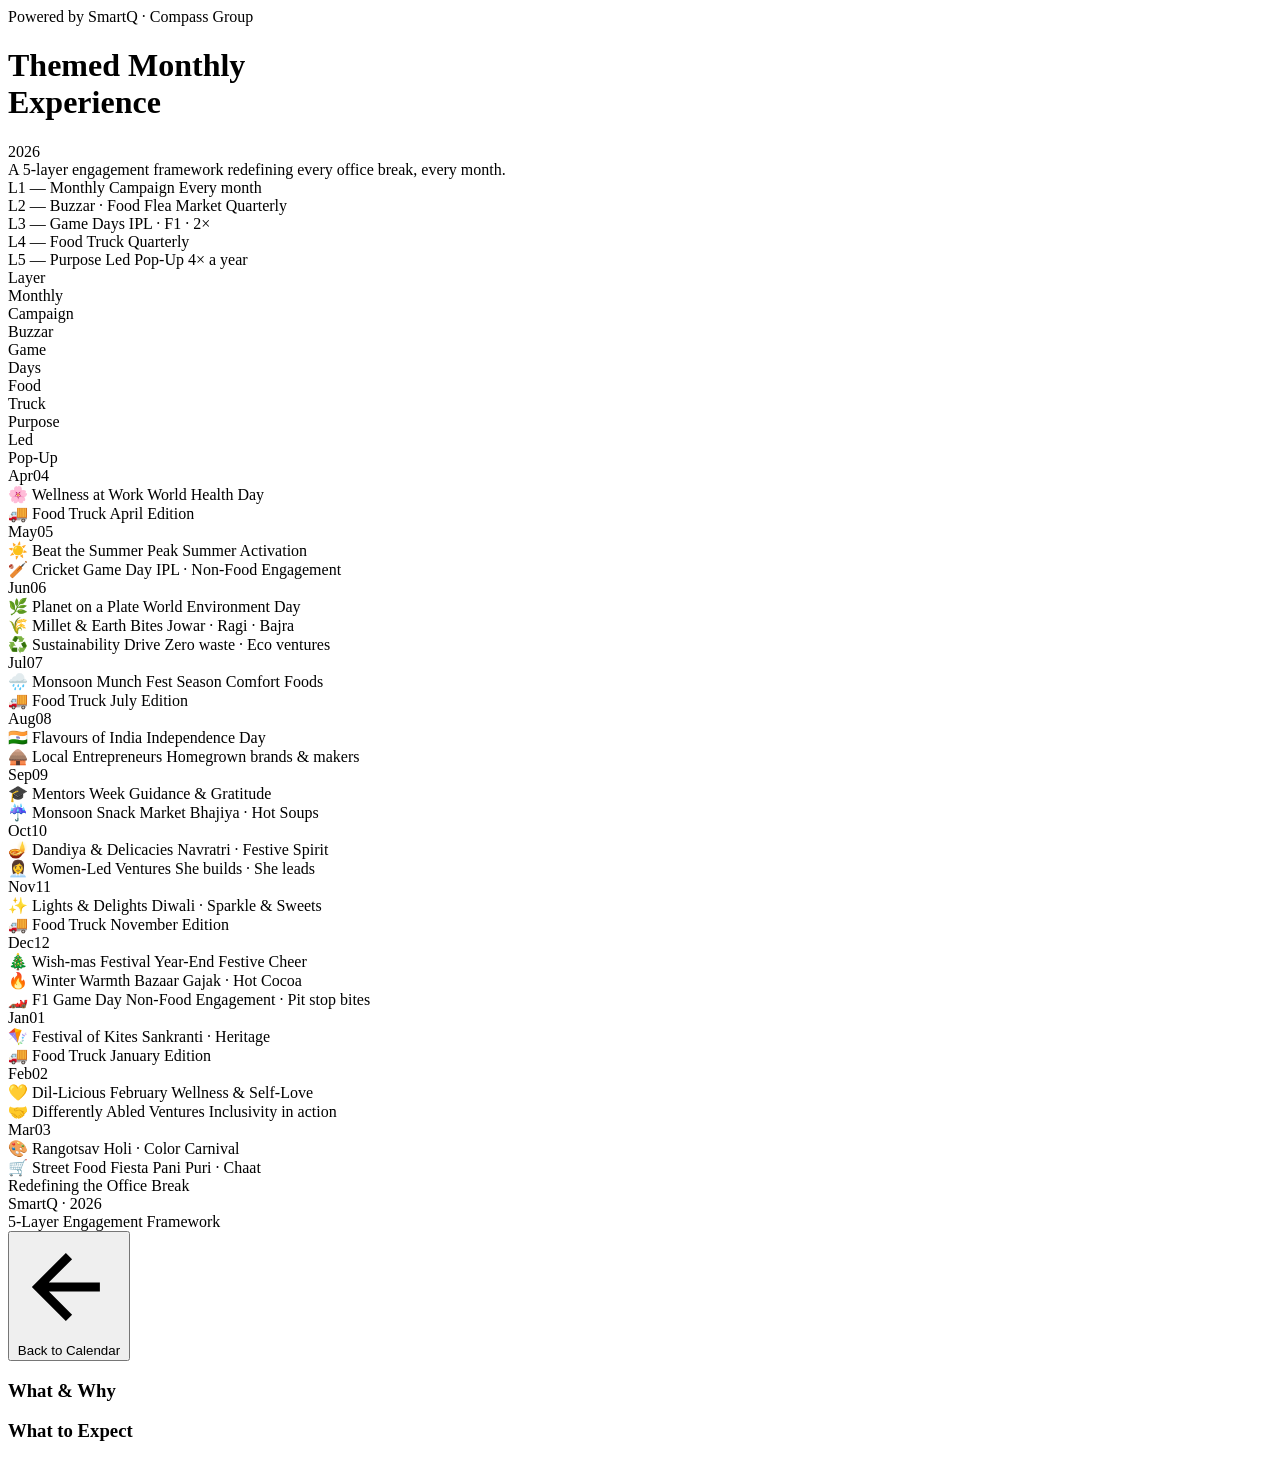
==== index.html @ 1335fa16 "Add files via upload" ====
<!DOCTYPE html>
<html lang="en">
<head>
  <meta charset="UTF-8">
  <meta name="viewport" content="width=device-width, initial-scale=1.0">
  <title>SmartQ 2026 — Experience Calendar</title>
  <link href="https://fonts.googleapis.com/css2?family=Playfair+Display:ital,wght@0,700;0,900;1,700&family=DM+Sans:wght@300;400;500;600&family=DM+Mono:wght@400;500&display=swap" rel="stylesheet">
  <link rel="stylesheet" href="styles.css">
</head>
<body>

<div id="view-calendar">
  <div class="accent-strip">
    <div style="background:var(--campaign)"></div><div style="background:var(--buzzar)"></div>
    <div style="background:var(--gameday)"></div><div style="background:var(--truck)"></div>
    <div style="background:var(--purpose)"></div>
  </div>
  <header>
    <div>
      <div class="eyebrow">Powered by SmartQ · Compass Group</div>
      <h1>Themed Monthly<br><span>Experience</span></h1>
    </div>
    <div>
      <div class="year-badge">2026</div>
      <div class="tagline">A 5-layer engagement framework redefining every office break, every month.</div>
    </div>
  </header>
  <div class="legend">
    <div class="legend-item"><div class="ldot" style="background:var(--campaign)"></div>L1 — Monthly Campaign <span class="lsub">Every month</span></div>
    <div class="legend-item"><div class="ldot" style="background:var(--buzzar)"></div>L2 — Buzzar · Food Flea Market <span class="lsub">Quarterly</span></div>
    <div class="legend-item"><div class="ldot" style="background:var(--gameday)"></div>L3 — Game Days <span class="lsub">IPL · F1 · 2×</span></div>
    <div class="legend-item"><div class="ldot" style="background:var(--truck)"></div>L4 — Food Truck <span class="lsub">Quarterly</span></div>
    <div class="legend-item"><div class="ldot" style="background:var(--purpose)"></div>L5 — Purpose Led Pop-Up <span class="lsub">4× a year</span></div>
  </div>
  <div class="calendar">
    <div class="grid-outer">
      <div class="label-col" id="labelCol">
        <div class="lbl lbl-hdr">Layer</div>
        <div class="lbl lbl-r1" data-layer="Monthly Campaign" data-color="#F5A623" data-desc="Every month has a themed campaign tied to a cultural moment, season or occasion — shaping the entire cafeteria menu, décor and energy for that month.">Monthly<br>Campaign</div>
        <div class="lbl lbl-r2" data-layer="Buzzar" data-color="#E8534A" data-desc="A quarterly food flea market inside the office — multiple vendors, artisan products and discovery-led eating. Think pop-up market meets cafeteria.">Buzzar</div>
        <div class="lbl lbl-r3" data-layer="Game Days" data-color="#3DB87A" data-desc="2 times a year, the cafeteria transforms around a major sporting event — themed food, non-food engagement activities and team energy that brings everyone together.">Game<br>Days</div>
        <div class="lbl lbl-r4" data-layer="Food Truck" data-color="#9B59B6" data-desc="A quarterly food truck rolls into the office courtyard, bringing a completely different cuisine experience — fresh, exciting and outside the daily routine.">Food<br>Truck</div>
        <div class="lbl lbl-r5" data-layer="Purpose Led Pop-Up" data-color="#C0397A" data-desc="4 times a year, a curated marketplace gives a platform to purpose-driven entrepreneurs — local makers, women-led ventures, eco brands and differently abled founders.">Purpose<br>Led<br>Pop-Up</div>
      </div>
      <div class="months-grid" id="monthsGrid"></div>
    </div>
  </div>
  <footer>
    <div class="f-mono">Redefining the Office Break</div>
    <div class="f-brand">SmartQ · 2026</div>
    <div class="f-mono">5-Layer Engagement Framework</div>
  </footer>
</div>

<div id="view-detail">
  <div class="detail-topbar" id="dTopbar"><span></span><span></span><span></span><span></span><span></span></div>
  <div class="detail-nav">
    <button class="back-btn" id="backBtn">
      <svg viewBox="0 0 24 24" fill="none" stroke="currentColor" stroke-width="2"><path d="M19 12H5M12 5l-7 7 7 7"/></svg>
      Back to Calendar
    </button>
    <span class="detail-bc" id="dBc"></span>
  </div>
  <div class="detail-hero">
    <div class="detail-badge" id="dBadge"></div>
    <div class="detail-emoji" id="dEmoji"></div>
    <div class="detail-title" id="dTitle"></div>
    <div class="detail-sub" id="dSub"></div>
  </div>
  <div class="detail-body">
    <div class="dsec">
      <h3>What &amp; Why</h3>
      <p id="dWhat"></p>
      <div class="detail-tags" id="dTags"></div>
    </div>
    <div class="dsec">
      <h3>What to Expect</h3>
      <div class="format-list" id="dFormat"></div>
    </div>
  </div>
</div>

<div id="tip">
  <div class="t-bar" id="tBar"></div>
  <div class="t-head"><span class="t-ico" id="tIco"></span><span class="t-title" id="tTitle"></span></div>
  <div class="t-desc" id="tDesc"></div>
  <div class="t-cta" id="tCta"></div>
</div>

<script src="script.js"></script>
</body>
</html>
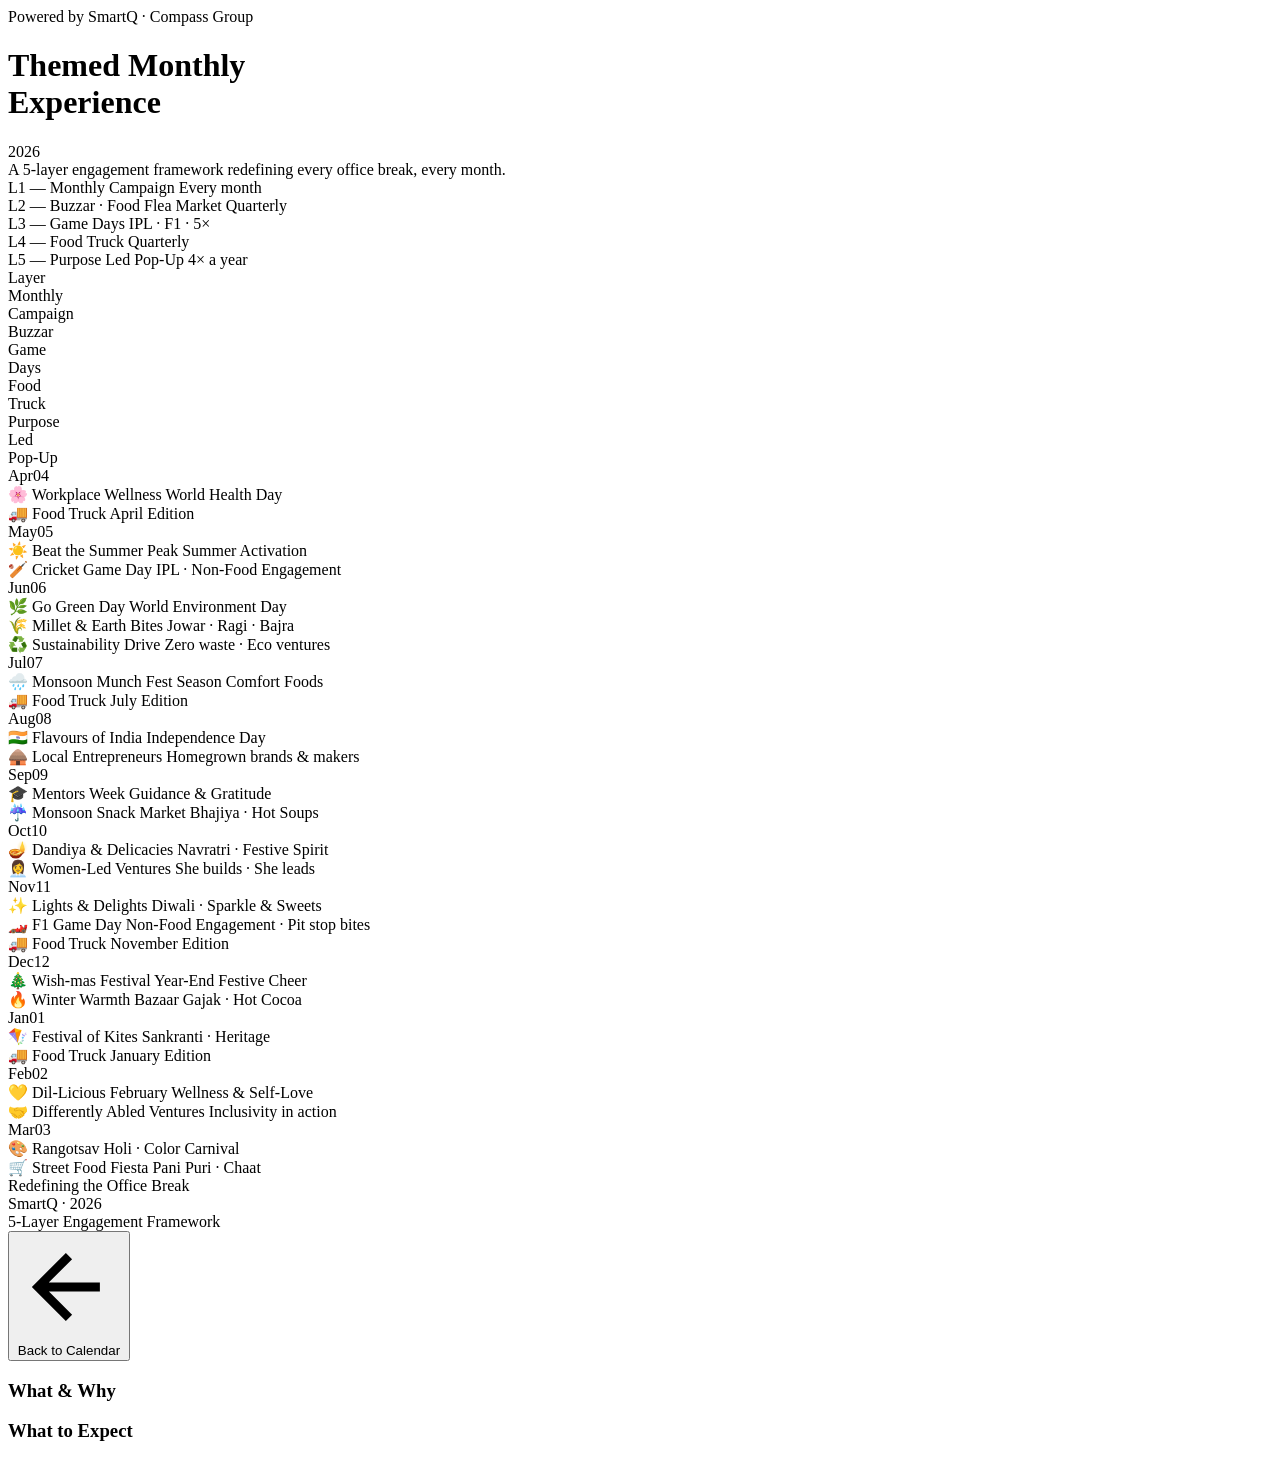
==== commit 97df3200: "Update index.html" ====
--- a/index.html
+++ b/index.html
@@ -9,84 +9,131 @@
 </head>
 <body>
 
-<div id="view-calendar">
-  <div class="accent-strip">
-    <div style="background:var(--campaign)"></div><div style="background:var(--buzzar)"></div>
-    <div style="background:var(--gameday)"></div><div style="background:var(--truck)"></div>
-    <div style="background:var(--purpose)"></div>
+  <!-- ═══════════════════════════════ CALENDAR VIEW ═══════════════════════════ -->
+  <div id="view-calendar">
+    <div class="accent-strip">
+      <div style="background:var(--campaign)"></div>
+      <div style="background:var(--buzzar)"></div>
+      <div style="background:var(--gameday)"></div>
+      <div style="background:var(--truck)"></div>
+      <div style="background:var(--purpose)"></div>
+    </div>
+
+    <header>
+      <div>
+        <div class="eyebrow">Powered by SmartQ · Compass Group</div>
+        <h1>Themed Monthly<br><span>Experience</span></h1>
+      </div>
+      <div>
+        <div class="year-badge">2026</div>
+        <div class="tagline">A 5-layer engagement framework redefining every office break, every month.</div>
+      </div>
+    </header>
+
+    <div class="legend">
+      <div class="legend-item"><div class="ldot" style="background:var(--campaign)"></div>L1 — Monthly Campaign <span class="lsub">Every month</span></div>
+      <div class="legend-item"><div class="ldot" style="background:var(--buzzar)"></div>L2 — Buzzar · Food Flea Market <span class="lsub">Quarterly</span></div>
+      <div class="legend-item"><div class="ldot" style="background:var(--gameday)"></div>L3 — Game Days <span class="lsub">IPL · F1 · 5×</span></div>
+      <div class="legend-item"><div class="ldot" style="background:var(--truck)"></div>L4 — Food Truck <span class="lsub">Quarterly</span></div>
+      <div class="legend-item"><div class="ldot" style="background:var(--purpose)"></div>L5 — Purpose Led Pop-Up <span class="lsub">4× a year</span></div>
+    </div>
+
+    <div class="calendar">
+      <div class="grid-outer">
+
+        <!-- Label Column -->
+        <div class="label-col">
+          <div class="lbl lbl-hdr">Layer</div>
+          <div class="lbl lbl-r1"
+               data-layer="Monthly Campaign"
+               data-color="#F5A623"
+               data-desc="Every month has a themed campaign tied to a cultural moment, season or occasion — shaping the entire cafeteria menu, décor and energy for that month.">
+            Monthly<br>Campaign
+          </div>
+          <div class="lbl lbl-r2"
+               data-layer="Buzzar"
+               data-color="#E8534A"
+               data-desc="A quarterly food flea market inside the office — multiple vendors, artisan products and discovery-led eating. Think pop-up market meets cafeteria.">
+            Buzzar
+          </div>
+          <div class="lbl lbl-r3"
+               data-layer="Game Days"
+               data-color="#3DB87A"
+               data-desc="5 times a year, the cafeteria transforms around a major sporting event — themed food, non-food engagement activities and team energy that brings everyone together.">
+            Game<br>Days
+          </div>
+          <div class="lbl lbl-r4"
+               data-layer="Food Truck"
+               data-color="#9B59B6"
+               data-desc="A quarterly food truck rolls into the office courtyard, bringing a completely different cuisine experience — fresh, exciting and outside the daily routine.">
+            Food<br>Truck
+          </div>
+          <div class="lbl lbl-r5"
+               data-layer="Purpose Led Pop-Up"
+               data-color="#C0397A"
+               data-desc="4 times a year, a curated marketplace gives a platform to purpose-driven entrepreneurs — local makers, women-led ventures, eco brands and differently abled founders.">
+            Purpose<br>Led<br>Pop-Up
+          </div>
+        </div>
+
+        <!-- Month Columns — built by script.js -->
+        <div class="months-grid" id="monthsGrid"></div>
+
+      </div>
+    </div>
+
+    <footer>
+      <div class="f-mono">Redefining the Office Break</div>
+      <div class="f-brand">SmartQ · 2026</div>
+      <div class="f-mono">5-Layer Engagement Framework</div>
+    </footer>
   </div>
-  <header>
-    <div>
-      <div class="eyebrow">Powered by SmartQ · Compass Group</div>
-      <h1>Themed Monthly<br><span>Experience</span></h1>
+
+  <!-- ═══════════════════════════════ DETAIL VIEW ═════════════════════════════ -->
+  <div id="view-detail">
+    <div class="detail-topbar" id="dTopbar">
+      <span></span><span></span><span></span><span></span><span></span>
     </div>
-    <div>
-      <div class="year-badge">2026</div>
-      <div class="tagline">A 5-layer engagement framework redefining every office break, every month.</div>
+    <div class="detail-nav">
+      <button class="back-btn" id="backBtn">
+        <svg viewBox="0 0 24 24" fill="none" stroke="currentColor" stroke-width="2">
+          <path d="M19 12H5M12 5l-7 7 7 7"/>
+        </svg>
+        Back to Calendar
+      </button>
+      <span class="detail-bc" id="dBc"></span>
     </div>
-  </header>
-  <div class="legend">
-    <div class="legend-item"><div class="ldot" style="background:var(--campaign)"></div>L1 — Monthly Campaign <span class="lsub">Every month</span></div>
-    <div class="legend-item"><div class="ldot" style="background:var(--buzzar)"></div>L2 — Buzzar · Food Flea Market <span class="lsub">Quarterly</span></div>
-    <div class="legend-item"><div class="ldot" style="background:var(--gameday)"></div>L3 — Game Days <span class="lsub">IPL · F1 · 2×</span></div>
-    <div class="legend-item"><div class="ldot" style="background:var(--truck)"></div>L4 — Food Truck <span class="lsub">Quarterly</span></div>
-    <div class="legend-item"><div class="ldot" style="background:var(--purpose)"></div>L5 — Purpose Led Pop-Up <span class="lsub">4× a year</span></div>
-  </div>
-  <div class="calendar">
-    <div class="grid-outer">
-      <div class="label-col" id="labelCol">
-        <div class="lbl lbl-hdr">Layer</div>
-        <div class="lbl lbl-r1" data-layer="Monthly Campaign" data-color="#F5A623" data-desc="Every month has a themed campaign tied to a cultural moment, season or occasion — shaping the entire cafeteria menu, décor and energy for that month.">Monthly<br>Campaign</div>
-        <div class="lbl lbl-r2" data-layer="Buzzar" data-color="#E8534A" data-desc="A quarterly food flea market inside the office — multiple vendors, artisan products and discovery-led eating. Think pop-up market meets cafeteria.">Buzzar</div>
-        <div class="lbl lbl-r3" data-layer="Game Days" data-color="#3DB87A" data-desc="2 times a year, the cafeteria transforms around a major sporting event — themed food, non-food engagement activities and team energy that brings everyone together.">Game<br>Days</div>
-        <div class="lbl lbl-r4" data-layer="Food Truck" data-color="#9B59B6" data-desc="A quarterly food truck rolls into the office courtyard, bringing a completely different cuisine experience — fresh, exciting and outside the daily routine.">Food<br>Truck</div>
-        <div class="lbl lbl-r5" data-layer="Purpose Led Pop-Up" data-color="#C0397A" data-desc="4 times a year, a curated marketplace gives a platform to purpose-driven entrepreneurs — local makers, women-led ventures, eco brands and differently abled founders.">Purpose<br>Led<br>Pop-Up</div>
+    <div class="detail-hero">
+      <div class="detail-badge" id="dBadge"></div>
+      <div class="detail-emoji"  id="dEmoji"></div>
+      <div class="detail-title"  id="dTitle"></div>
+      <div class="detail-sub"    id="dSub"></div>
+    </div>
+    <div class="detail-body">
+      <div class="dsec">
+        <h3>What &amp; Why</h3>
+        <p id="dWhat"></p>
+        <div class="detail-tags" id="dTags"></div>
       </div>
-      <div class="months-grid" id="monthsGrid"></div>
+      <div class="dsec">
+        <h3>What to Expect</h3>
+        <div class="format-list" id="dFormat"></div>
+      </div>
     </div>
   </div>
-  <footer>
-    <div class="f-mono">Redefining the Office Break</div>
-    <div class="f-brand">SmartQ · 2026</div>
-    <div class="f-mono">5-Layer Engagement Framework</div>
-  </footer>
-</div>
 
-<div id="view-detail">
-  <div class="detail-topbar" id="dTopbar"><span></span><span></span><span></span><span></span><span></span></div>
-  <div class="detail-nav">
-    <button class="back-btn" id="backBtn">
-      <svg viewBox="0 0 24 24" fill="none" stroke="currentColor" stroke-width="2"><path d="M19 12H5M12 5l-7 7 7 7"/></svg>
-      Back to Calendar
-    </button>
-    <span class="detail-bc" id="dBc"></span>
+  <!-- ═══════════════════════════════ TOOLTIP ═════════════════════════════════ -->
+  <!-- Kept as direct child of <body> so it sits outside all stacking contexts -->
+  <div id="tip">
+    <div class="t-bar"   id="tBar"></div>
+    <div class="t-head">
+      <span class="t-ico"   id="tIco"></span>
+      <span class="t-title" id="tTitle"></span>
+    </div>
+    <div class="t-desc" id="tDesc"></div>
+    <div class="t-cta"  id="tCta"></div>
   </div>
-  <div class="detail-hero">
-    <div class="detail-badge" id="dBadge"></div>
-    <div class="detail-emoji" id="dEmoji"></div>
-    <div class="detail-title" id="dTitle"></div>
-    <div class="detail-sub" id="dSub"></div>
-  </div>
-  <div class="detail-body">
-    <div class="dsec">
-      <h3>What &amp; Why</h3>
-      <p id="dWhat"></p>
-      <div class="detail-tags" id="dTags"></div>
-    </div>
-    <div class="dsec">
-      <h3>What to Expect</h3>
-      <div class="format-list" id="dFormat"></div>
-    </div>
-  </div>
-</div>
 
-<div id="tip">
-  <div class="t-bar" id="tBar"></div>
-  <div class="t-head"><span class="t-ico" id="tIco"></span><span class="t-title" id="tTitle"></span></div>
-  <div class="t-desc" id="tDesc"></div>
-  <div class="t-cta" id="tCta"></div>
-</div>
-
-<script src="script.js"></script>
+  <script src="script.js"></script>
 </body>
-</html>+</html>
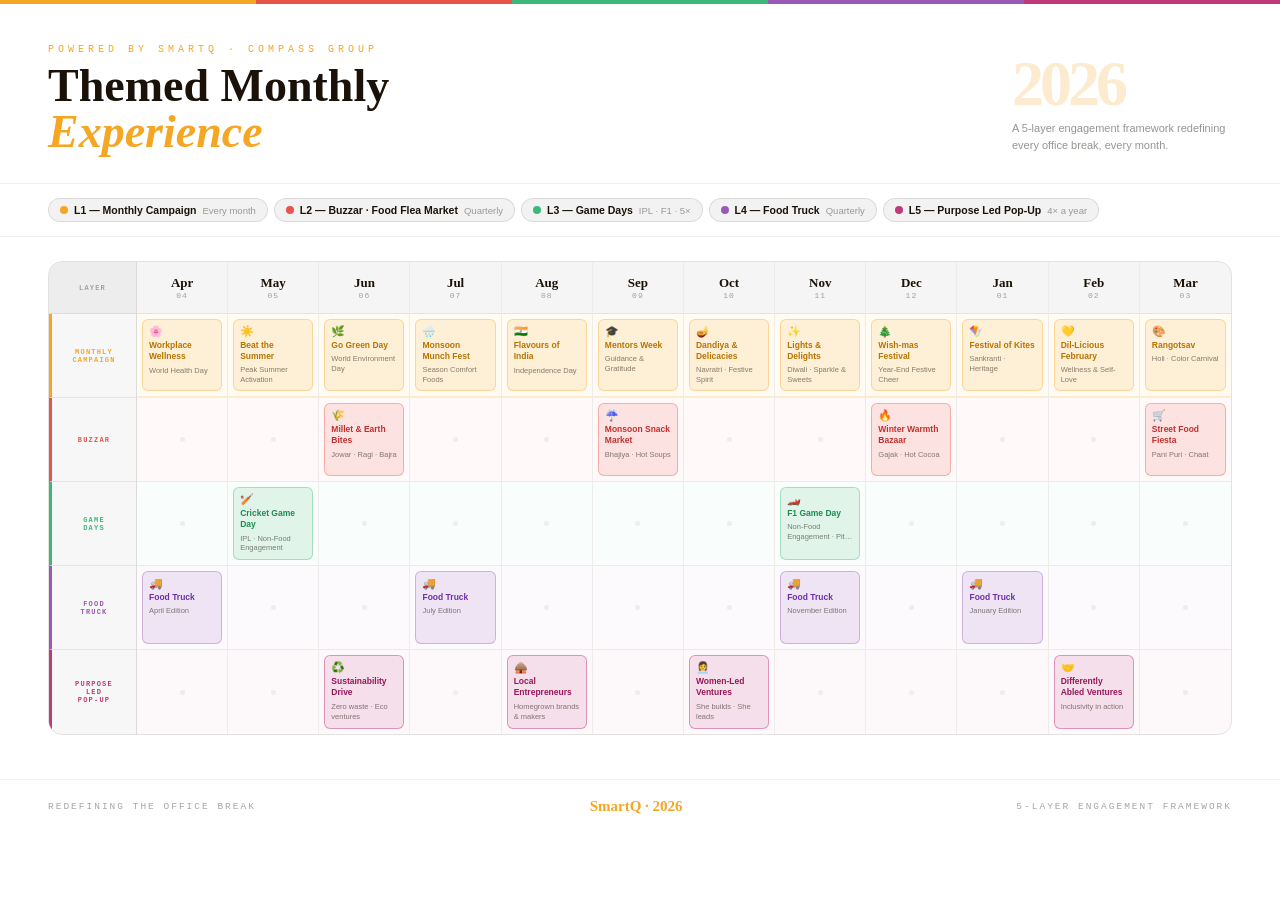
==== commit feca8e58: "Add files via upload" ====
--- a/index.html
+++ b/index.html
@@ -1,139 +1,133 @@
-<!DOCTYPE html>
-<html lang="en">
-<head>
-  <meta charset="UTF-8">
-  <meta name="viewport" content="width=device-width, initial-scale=1.0">
-  <title>SmartQ 2026 — Experience Calendar</title>
-  <link href="https://fonts.googleapis.com/css2?family=Playfair+Display:ital,wght@0,700;0,900;1,700&family=DM+Sans:wght@300;400;500;600&family=DM+Mono:wght@400;500&display=swap" rel="stylesheet">
-  <link rel="stylesheet" href="styles.css">
-</head>
-<body>
-
-  <!-- ═══════════════════════════════ CALENDAR VIEW ═══════════════════════════ -->
-  <div id="view-calendar">
-    <div class="accent-strip">
-      <div style="background:var(--campaign)"></div>
-      <div style="background:var(--buzzar)"></div>
-      <div style="background:var(--gameday)"></div>
-      <div style="background:var(--truck)"></div>
-      <div style="background:var(--purpose)"></div>
-    </div>
-
-    <header>
-      <div>
-        <div class="eyebrow">Powered by SmartQ · Compass Group</div>
-        <h1>Themed Monthly<br><span>Experience</span></h1>
-      </div>
-      <div>
-        <div class="year-badge">2026</div>
-        <div class="tagline">A 5-layer engagement framework redefining every office break, every month.</div>
-      </div>
-    </header>
-
-    <div class="legend">
-      <div class="legend-item"><div class="ldot" style="background:var(--campaign)"></div>L1 — Monthly Campaign <span class="lsub">Every month</span></div>
-      <div class="legend-item"><div class="ldot" style="background:var(--buzzar)"></div>L2 — Buzzar · Food Flea Market <span class="lsub">Quarterly</span></div>
-      <div class="legend-item"><div class="ldot" style="background:var(--gameday)"></div>L3 — Game Days <span class="lsub">IPL · F1 · 5×</span></div>
-      <div class="legend-item"><div class="ldot" style="background:var(--truck)"></div>L4 — Food Truck <span class="lsub">Quarterly</span></div>
-      <div class="legend-item"><div class="ldot" style="background:var(--purpose)"></div>L5 — Purpose Led Pop-Up <span class="lsub">4× a year</span></div>
-    </div>
-
-    <div class="calendar">
-      <div class="grid-outer">
-
-        <!-- Label Column -->
-        <div class="label-col">
-          <div class="lbl lbl-hdr">Layer</div>
-          <div class="lbl lbl-r1"
-               data-layer="Monthly Campaign"
-               data-color="#F5A623"
-               data-desc="Every month has a themed campaign tied to a cultural moment, season or occasion — shaping the entire cafeteria menu, décor and energy for that month.">
-            Monthly<br>Campaign
-          </div>
-          <div class="lbl lbl-r2"
-               data-layer="Buzzar"
-               data-color="#E8534A"
-               data-desc="A quarterly food flea market inside the office — multiple vendors, artisan products and discovery-led eating. Think pop-up market meets cafeteria.">
-            Buzzar
-          </div>
-          <div class="lbl lbl-r3"
-               data-layer="Game Days"
-               data-color="#3DB87A"
-               data-desc="5 times a year, the cafeteria transforms around a major sporting event — themed food, non-food engagement activities and team energy that brings everyone together.">
-            Game<br>Days
-          </div>
-          <div class="lbl lbl-r4"
-               data-layer="Food Truck"
-               data-color="#9B59B6"
-               data-desc="A quarterly food truck rolls into the office courtyard, bringing a completely different cuisine experience — fresh, exciting and outside the daily routine.">
-            Food<br>Truck
-          </div>
-          <div class="lbl lbl-r5"
-               data-layer="Purpose Led Pop-Up"
-               data-color="#C0397A"
-               data-desc="4 times a year, a curated marketplace gives a platform to purpose-driven entrepreneurs — local makers, women-led ventures, eco brands and differently abled founders.">
-            Purpose<br>Led<br>Pop-Up
-          </div>
-        </div>
-
-        <!-- Month Columns — built by script.js -->
-        <div class="months-grid" id="monthsGrid"></div>
-
-      </div>
-    </div>
-
-    <footer>
-      <div class="f-mono">Redefining the Office Break</div>
-      <div class="f-brand">SmartQ · 2026</div>
-      <div class="f-mono">5-Layer Engagement Framework</div>
-    </footer>
-  </div>
-
-  <!-- ═══════════════════════════════ DETAIL VIEW ═════════════════════════════ -->
-  <div id="view-detail">
-    <div class="detail-topbar" id="dTopbar">
-      <span></span><span></span><span></span><span></span><span></span>
-    </div>
-    <div class="detail-nav">
-      <button class="back-btn" id="backBtn">
-        <svg viewBox="0 0 24 24" fill="none" stroke="currentColor" stroke-width="2">
-          <path d="M19 12H5M12 5l-7 7 7 7"/>
-        </svg>
-        Back to Calendar
-      </button>
-      <span class="detail-bc" id="dBc"></span>
-    </div>
-    <div class="detail-hero">
-      <div class="detail-badge" id="dBadge"></div>
-      <div class="detail-emoji"  id="dEmoji"></div>
-      <div class="detail-title"  id="dTitle"></div>
-      <div class="detail-sub"    id="dSub"></div>
-    </div>
-    <div class="detail-body">
-      <div class="dsec">
-        <h3>What &amp; Why</h3>
-        <p id="dWhat"></p>
-        <div class="detail-tags" id="dTags"></div>
-      </div>
-      <div class="dsec">
-        <h3>What to Expect</h3>
-        <div class="format-list" id="dFormat"></div>
-      </div>
-    </div>
-  </div>
-
-  <!-- ═══════════════════════════════ TOOLTIP ═════════════════════════════════ -->
-  <!-- Kept as direct child of <body> so it sits outside all stacking contexts -->
-  <div id="tip">
-    <div class="t-bar"   id="tBar"></div>
-    <div class="t-head">
-      <span class="t-ico"   id="tIco"></span>
-      <span class="t-title" id="tTitle"></span>
-    </div>
-    <div class="t-desc" id="tDesc"></div>
-    <div class="t-cta"  id="tCta"></div>
-  </div>
-
-  <script src="script.js"></script>
-</body>
-</html>
+<!DOCTYPE html>
+<html lang="en">
+<head>
+  <meta charset="UTF-8">
+  <meta name="viewport" content="width=device-width, initial-scale=1.0">
+  <title>SmartQ 2026 — Experience Calendar</title>
+  <link href="https://fonts.googleapis.com/css2?family=Playfair+Display:ital,wght@0,700;0,900;1,700&family=DM+Sans:wght@300;400;500;600&family=DM+Mono:wght@400;500&display=swap" rel="stylesheet">
+  <link rel="stylesheet" href="styles.css">
+</head>
+<body>
+
+  <!-- ═══════════════════════════════ CALENDAR VIEW ═══════════════════════════ -->
+  <div id="view-calendar">
+    <div class="accent-strip">
+      <div style="background:var(--campaign)"></div>
+      <div style="background:var(--buzzar)"></div>
+      <div style="background:var(--gameday)"></div>
+      <div style="background:var(--truck)"></div>
+      <div style="background:var(--purpose)"></div>
+    </div>
+
+    <header>
+      <div>
+        <div class="eyebrow">Powered by SmartQ · Compass Group</div>
+        <h1>Themed Monthly<br><span>Experience</span></h1>
+      </div>
+      <div>
+        <div class="year-badge">2026</div>
+        <div class="tagline">A 5-layer engagement framework redefining every office break, every month.</div>
+      </div>
+    </header>
+
+    <div class="legend">
+      <div class="legend-item"><div class="ldot" style="background:var(--campaign)"></div>L1 — Monthly Campaign <span class="lsub">Every month</span></div>
+      <div class="legend-item"><div class="ldot" style="background:var(--buzzar)"></div>L2 — Buzzar · Food Flea Market <span class="lsub">Quarterly</span></div>
+      <div class="legend-item"><div class="ldot" style="background:var(--gameday)"></div>L3 — Game Days <span class="lsub">IPL · F1 · 5×</span></div>
+      <div class="legend-item"><div class="ldot" style="background:var(--truck)"></div>L4 — Food Truck <span class="lsub">Quarterly</span></div>
+      <div class="legend-item"><div class="ldot" style="background:var(--purpose)"></div>L5 — Purpose Led Pop-Up <span class="lsub">4× a year</span></div>
+    </div>
+
+    <div class="calendar">
+      <div class="grid-outer">
+
+        <!-- Label Column -->
+        <div class="label-col">
+          <div class="lbl lbl-hdr">Layer</div>
+          <div class="lbl lbl-r1" data-layer="Monthly Campaign" data-color="#F5A623" data-desc="Every month has a themed campaign tied to a cultural moment, season or occasion — shaping the entire cafeteria menu, décor and energy for that month.">Monthly<br>Campaign</div>
+          <div class="lbl lbl-r2" data-layer="Buzzar" data-color="#E8534A" data-desc="A quarterly food flea market inside the office — multiple vendors, artisan products and discovery-led eating. Think pop-up market meets cafeteria.">Buzzar</div>
+          <div class="lbl lbl-r3" data-layer="Game Days" data-color="#3DB87A" data-desc="5 times a year, the cafeteria transforms around a major sporting event — themed food, non-food engagement activities and team energy that brings everyone together.">Game<br>Days</div>
+          <div class="lbl lbl-r4" data-layer="Food Truck" data-color="#9B59B6" data-desc="A quarterly food truck rolls into the office courtyard, bringing a completely different cuisine experience — fresh, exciting and outside the daily routine.">Food<br>Truck</div>
+          <div class="lbl lbl-r5" data-layer="Purpose Led Pop-Up" data-color="#C0397A" data-desc="4 times a year, a curated marketplace gives a platform to purpose-driven entrepreneurs — local makers, women-led ventures, eco brands and differently abled founders.">Purpose<br>Led<br>Pop-Up</div>
+        </div>
+
+        <!-- Month Columns — built by script.js -->
+        <div class="months-grid" id="monthsGrid"></div>
+
+      </div>
+    </div>
+
+    <footer>
+      <div class="f-mono">Redefining the Office Break</div>
+      <div class="f-brand">SmartQ · 2026</div>
+      <div class="f-mono">5-Layer Engagement Framework</div>
+    </footer>
+  </div>
+
+  <!-- ═══════════════════════════════ DETAIL VIEW ═════════════════════════════ -->
+  <div id="view-detail">
+    <div class="detail-topbar" id="dTopbar">
+      <span></span><span></span><span></span><span></span><span></span>
+    </div>
+    <div class="detail-nav">
+      <button class="back-btn" id="backBtn">
+        <svg viewBox="0 0 24 24" fill="none" stroke="currentColor" stroke-width="2">
+          <path d="M19 12H5M12 5l-7 7 7 7"/>
+        </svg>
+        Back to Calendar
+      </button>
+      <span class="detail-bc" id="dBc"></span>
+    </div>
+    <div class="detail-hero">
+      <div class="detail-badge" id="dBadge"></div>
+      <div class="detail-emoji"  id="dEmoji"></div>
+      <div class="detail-title"  id="dTitle"></div>
+      <div class="detail-sub"    id="dSub"></div>
+    </div>
+    <div class="detail-body">
+      <div class="dsec">
+        <h3>What &amp; Why</h3>
+        <p id="dWhat"></p>
+        <div class="detail-tags" id="dTags"></div>
+      </div>
+      <div class="dsec">
+        <h3>What to Expect</h3>
+        <div class="format-list" id="dFormat"></div>
+      </div>
+    </div>
+
+    <!-- Campaign Recap Slide Viewer -->
+    <div class="slide-viewer" id="slideViewer" style="display:none">
+      <div class="slide-viewer-hdr">
+        <h3>Campaign Recap</h3>
+        <span class="slide-counter" id="slideCounter">1 / 10</span>
+      </div>
+      <div class="slide-stage">
+        <img id="slideImg" src="" alt="Slide">
+        <button class="slide-nav-btn slide-prev" id="slidePrev">
+          <svg viewBox="0 0 24 24" stroke-width="2" stroke="currentColor"><path d="M15 18l-6-6 6-6"/></svg>
+        </button>
+        <button class="slide-nav-btn slide-next" id="slideNext">
+          <svg viewBox="0 0 24 24" stroke-width="2" stroke="currentColor"><path d="M9 18l6-6-6-6"/></svg>
+        </button>
+      </div>
+      <div class="slide-dots"        id="slideDots"></div>
+      <div class="slide-thumbnails"  id="slideThumbs"></div>
+    </div>
+  </div>
+
+  <!-- ═══════════════════════════════ TOOLTIP ═════════════════════════════════ -->
+  <div id="tip">
+    <div class="t-bar"   id="tBar"></div>
+    <div class="t-head">
+      <span class="t-ico"   id="tIco"></span>
+      <span class="t-title" id="tTitle"></span>
+    </div>
+    <div class="t-desc" id="tDesc"></div>
+    <div class="t-cta"  id="tCta"></div>
+  </div>
+
+  <script src="slides.js"></script>
+  <script src="script.js"></script>
+</body>
+</html>
--- a/styles.css
+++ b/styles.css
@@ -0,0 +1,245 @@
+:root {
+  --gold: #F5A623;
+  --cream: #1a1208;
+  --campaign: #F5A623;
+  --buzzar: #E8534A;
+  --gameday: #3DB87A;
+  --truck: #9B59B6;
+  --purpose: #C0397A;
+  --hdr-h: 52px;
+  --row1-h: 84px;
+  --row2-h: 84px;
+  --row3-h: 84px;
+  --row4-h: 84px;
+  --row5-h: 84px;
+}
+
+* { margin: 0; padding: 0; box-sizing: border-box; }
+html, body { height: 100%; overflow: hidden; }
+body { background: #fff; color: var(--cream); font-family: 'DM Sans', sans-serif; }
+
+/* ── VIEWS ── */
+#view-calendar, #view-detail {
+  position: absolute; inset: 0;
+  overflow-y: auto;
+  transition: opacity .4s ease, transform .4s ease;
+}
+#view-calendar { opacity: 1; pointer-events: all; transform: translateX(0); }
+#view-detail   { opacity: 0; pointer-events: none; transform: translateX(40px); background: #fff; }
+body.detail-open #view-calendar { opacity: 0; pointer-events: none; transform: translateX(-40px); }
+body.detail-open #view-detail   { opacity: 1; pointer-events: all; transform: translateX(0); }
+
+/* ── ACCENT STRIP ── */
+.accent-strip { height: 4px; display: flex; }
+.accent-strip div { flex: 1; }
+
+/* ── HEADER ── */
+header {
+  padding: 40px 48px 28px;
+  display: flex; justify-content: space-between; align-items: flex-end;
+  border-bottom: 1px solid rgba(245,166,35,.2);
+}
+.eyebrow {
+  font-family: 'DM Mono', monospace;
+  font-size: 10px; letter-spacing: 4px;
+  color: var(--gold); text-transform: uppercase; margin-bottom: 8px;
+}
+header h1 { font-family: 'Playfair Display', serif; font-size: 46px; font-weight: 900; line-height: 1; }
+header h1 span { color: var(--gold); font-style: italic; }
+.year-badge {
+  font-family: 'Playfair Display', serif; font-size: 64px; font-weight: 900;
+  color: rgba(245,166,35,.22); line-height: 1; letter-spacing: -4px;
+}
+.tagline { font-size: 11px; color: rgba(26,18,8,.45); max-width: 220px; line-height: 1.6; margin-top: 4px; margin-left: auto; }
+
+/* ── LEGEND ── */
+.legend {
+  display: flex; gap: 6px; padding: 14px 48px;
+  border-bottom: 1px solid rgba(26,18,8,.08); flex-wrap: wrap;
+}
+.legend-item {
+  display: flex; align-items: center; gap: 6px;
+  padding: 5px 11px; border-radius: 20px;
+  font-size: 10.5px; font-weight: 600;
+  background: rgba(26,18,8,.05); border: 1px solid rgba(26,18,8,.10);
+}
+.ldot { width: 8px; height: 8px; border-radius: 50%; flex-shrink: 0; }
+.lsub { font-size: 9.5px; color: rgba(26,18,8,.4); font-weight: 400; }
+
+/* ── CALENDAR ── */
+.calendar { padding: 24px 48px 44px; }
+.grid-outer {
+  display: grid; grid-template-columns: 88px 1fr;
+  border: 1px solid rgba(26,18,8,.12); border-radius: 14px; overflow: hidden;
+}
+
+/* ── LABEL COLUMN ── */
+.label-col {
+  display: flex; flex-direction: column;
+  background: rgba(26,18,8,.03); border-right: 1px solid rgba(26,18,8,.12);
+}
+.lbl {
+  display: flex; align-items: center; justify-content: center; text-align: center;
+  font-family: 'DM Mono', monospace; font-size: 7px; letter-spacing: 1.2px;
+  text-transform: uppercase; font-weight: 600;
+  padding: 0 6px; flex-shrink: 0;
+  border-bottom: 1px solid rgba(26,18,8,.08);
+  transition: background .2s; cursor: default;
+}
+.lbl-hdr { height: var(--hdr-h); background: rgba(26,18,8,.04); color: rgba(26,18,8,.35); }
+.lbl-r1  { height: var(--row1-h); color: var(--campaign); border-left: 3px solid var(--campaign); }
+.lbl-r2  { height: var(--row2-h); color: var(--buzzar);   border-left: 3px solid var(--buzzar);   }
+.lbl-r3  { height: var(--row3-h); color: var(--gameday);  border-left: 3px solid var(--gameday);  }
+.lbl-r4  { height: var(--row4-h); color: var(--truck);    border-left: 3px solid var(--truck);    }
+.lbl-r5  { height: var(--row5-h); color: var(--purpose);  border-left: 3px solid var(--purpose);  border-bottom: none; }
+.lbl-r1:hover { background: rgba(245,166,35,.12); }
+.lbl-r2:hover { background: rgba(232,83,74,.12);  }
+.lbl-r3:hover { background: rgba(61,184,122,.12); }
+.lbl-r4:hover { background: rgba(155,89,182,.12); }
+.lbl-r5:hover { background: rgba(192,57,122,.12); }
+
+/* ── MONTHS GRID ── */
+.months-grid { display: grid; grid-template-columns: repeat(12, 1fr); }
+.month-col { display: flex; flex-direction: column; border-right: 1px solid rgba(26,18,8,.08); }
+.month-col:last-child { border-right: none; }
+
+.mhdr {
+  height: var(--hdr-h);
+  display: flex; flex-direction: column; align-items: center; justify-content: center;
+  border-bottom: 1px solid rgba(26,18,8,.08); background: rgba(26,18,8,.04); flex-shrink: 0;
+}
+.mname { font-family: 'Playfair Display', serif; font-size: 13px; font-weight: 700; }
+.mnum  { font-family: 'DM Mono', monospace; font-size: 8px; color: rgba(26,18,8,.38); letter-spacing: 1px; }
+
+/* ── CELLS ── */
+.cell {
+  flex-shrink: 0; display: flex; align-items: stretch;
+  padding: 5px; border-bottom: 1px solid rgba(26,18,8,.07);
+}
+.cell:last-child { border-bottom: none; }
+.cell-r1 { height: var(--row1-h); background: rgba(245,166,35,.05); border-bottom: 2px solid rgba(245,166,35,.18); }
+.cell-r2 { height: var(--row2-h); background: rgba(232,83,74,.03);  }
+.cell-r3 { height: var(--row3-h); background: rgba(61,184,122,.03); }
+.cell-r4 { height: var(--row4-h); background: rgba(155,89,182,.03); }
+.cell-r5 { height: var(--row5-h); background: rgba(192,57,122,.03); }
+
+/* ── CARDS ── */
+.card {
+  width: 100%; border-radius: 6px; padding: 6px;
+  display: flex; flex-direction: column; gap: 3px;
+  cursor: pointer; transition: filter .15s, transform .15s;
+}
+.card:hover { filter: brightness(1.08); transform: scale(1.02); }
+.card-campaign { background: rgba(245,166,35,.13); border: 1px solid rgba(245,166,35,.35); }
+.card-buzzar   { background: rgba(232,83,74,.13);  border: 1px solid rgba(232,83,74,.38);  }
+.card-gameday  { background: rgba(61,184,122,.13); border: 1px solid rgba(61,184,122,.38); }
+.card-truck    { background: rgba(155,89,182,.13); border: 1px solid rgba(155,89,182,.38); }
+.card-purpose  { background: rgba(192,57,122,.13); border: 1px solid rgba(192,57,122,.45); }
+
+.cico   { font-size: 11px; line-height: 1; flex-shrink: 0; }
+.ctitle { font-size: 8.5px; font-weight: 700; line-height: 1.35; display: -webkit-box; -webkit-line-clamp: 3; -webkit-box-orient: vertical; overflow: hidden; }
+.csub   { font-size: 7.5px; line-height: 1.3; color: rgba(26,18,8,.52); display: -webkit-box; -webkit-line-clamp: 2; -webkit-box-orient: vertical; overflow: hidden; }
+.card-campaign .ctitle { color: #b87300; }
+.card-buzzar   .ctitle { color: #c03030; }
+.card-gameday  .ctitle { color: #1e8c52; }
+.card-truck    .ctitle { color: #6d2fa8; }
+.card-purpose  .ctitle { color: #98175a; }
+
+.empty-wrap { width: 100%; display: flex; align-items: center; justify-content: center; opacity: .2; }
+.edot { width: 5px; height: 5px; border-radius: 50%; background: rgba(26,18,8,.3); }
+
+/* ── FOOTER ── */
+footer {
+  padding: 18px 48px 30px;
+  display: flex; justify-content: space-between; align-items: center;
+  border-top: 1px solid rgba(245,166,35,.15);
+}
+.f-mono  { font-family: 'DM Mono', monospace; font-size: 9.5px; color: rgba(26,18,8,.38); letter-spacing: 2px; text-transform: uppercase; }
+.f-brand { font-family: 'Playfair Display', serif; font-size: 15px; font-weight: 700; color: var(--gold); }
+
+/* ── DETAIL PAGE ── */
+.detail-topbar { height: 4px; display: flex; flex-shrink: 0; }
+.detail-topbar span { flex: 1; }
+
+.detail-nav {
+  padding: 18px 48px; display: flex; align-items: center; gap: 16px;
+  border-bottom: 1px solid rgba(26,18,8,.08);
+}
+.back-btn {
+  display: flex; align-items: center; gap: 8px;
+  background: none; border: 1px solid rgba(26,18,8,.15); border-radius: 8px;
+  padding: 8px 16px; font-size: 12px; font-weight: 600; color: var(--cream);
+  cursor: pointer; font-family: 'DM Sans', sans-serif; transition: all .2s; flex-shrink: 0;
+}
+.back-btn:hover { background: rgba(26,18,8,.05); }
+.back-btn svg { width: 14px; height: 14px; }
+.detail-bc { font-family: 'DM Mono', monospace; font-size: 9px; letter-spacing: 2px; text-transform: uppercase; color: rgba(26,18,8,.35); }
+
+.detail-hero { padding: 44px 48px 32px; border-bottom: 1px solid rgba(26,18,8,.07); }
+.detail-badge { display: inline-flex; align-items: center; gap: 6px; padding: 5px 12px; border-radius: 20px; font-size: 10px; font-weight: 600; letter-spacing: .5px; margin-bottom: 16px; }
+.detail-emoji  { font-size: 48px; line-height: 1; margin-bottom: 14px; }
+.detail-title  { font-family: 'Playfair Display', serif; font-size: 42px; font-weight: 900; line-height: 1.1; margin-bottom: 8px; }
+.detail-sub    { font-family: 'DM Mono', monospace; font-size: 10px; letter-spacing: 2px; text-transform: uppercase; color: rgba(26,18,8,.38); }
+
+.detail-body { padding: 36px 48px 0; display: grid; grid-template-columns: 1fr 1fr; gap: 48px; }
+.dsec h3 { font-family: 'DM Mono', monospace; font-size: 9px; letter-spacing: 3px; text-transform: uppercase; color: rgba(26,18,8,.32); margin-bottom: 14px; }
+.dsec p  { font-size: 14px; line-height: 1.8; color: rgba(26,18,8,.72); }
+
+.detail-tags { display: flex; flex-wrap: wrap; gap: 8px; margin-top: 18px; }
+.dtag {
+  padding: 5px 12px; border-radius: 20px; font-size: 11px; font-weight: 600;
+  background: rgba(26,18,8,.06); border: 1px solid rgba(26,18,8,.1); color: rgba(26,18,8,.6);
+}
+
+.format-list { display: flex; flex-direction: column; gap: 10px; }
+.format-item {
+  display: flex; align-items: flex-start; gap: 12px;
+  padding: 12px 14px; border-radius: 10px;
+  background: rgba(26,18,8,.03); border: 1px solid rgba(26,18,8,.07);
+}
+.fmat-ico { font-size: 18px; flex-shrink: 0; line-height: 1; }
+.fmat-body strong { display: block; font-size: 12px; font-weight: 600; margin-bottom: 2px; }
+.fmat-body span   { font-size: 11px; color: rgba(26,18,8,.5); line-height: 1.4; }
+
+/* ── SLIDE VIEWER ── */
+.slide-viewer { padding: 48px 48px 52px; border-top: 1px solid rgba(26,18,8,.07); margin-top: 36px; }
+.slide-viewer-hdr { display: flex; align-items: center; justify-content: space-between; margin-bottom: 24px; }
+.slide-viewer-hdr h3 { font-family: 'DM Mono', monospace; font-size: 9px; letter-spacing: 3px; text-transform: uppercase; color: rgba(26,18,8,.32); }
+.slide-counter { font-family: 'DM Mono', monospace; font-size: 11px; color: rgba(26,18,8,.4); letter-spacing: 1px; }
+.slide-stage { position: relative; background: #f5f5f3; border-radius: 12px; overflow: hidden; box-shadow: 0 4px 24px rgba(0,0,0,.10); }
+.slide-stage img { width: 100%; display: block; aspect-ratio: 16/9; object-fit: contain; background: #fff; }
+.slide-nav-btn {
+  position: absolute; top: 50%; transform: translateY(-50%);
+  background: rgba(255,255,255,.92); border: none; border-radius: 50%;
+  width: 44px; height: 44px; display: flex; align-items: center; justify-content: center;
+  cursor: pointer; box-shadow: 0 2px 12px rgba(0,0,0,.15); transition: background .15s, transform .15s;
+}
+.slide-nav-btn:hover { background: #fff; transform: translateY(-50%) scale(1.08); }
+.slide-nav-btn svg { width: 18px; height: 18px; stroke: #1a1208; fill: none; }
+.slide-prev { left: 14px; }
+.slide-next { right: 14px; }
+.slide-dots { display: flex; gap: 6px; justify-content: center; margin-top: 16px; flex-wrap: wrap; }
+.slide-dot {
+  width: 7px; height: 7px; border-radius: 50%;
+  background: rgba(26,18,8,.15); cursor: pointer;
+  transition: background .2s, transform .2s; flex-shrink: 0;
+}
+.slide-dot.active { background: var(--active-color, #F5A623); transform: scale(1.3); }
+.slide-thumbnails { display: grid; grid-template-columns: repeat(auto-fill, minmax(120px, 1fr)); gap: 8px; margin-top: 20px; }
+.slide-thumb { border-radius: 6px; overflow: hidden; cursor: pointer; border: 2px solid transparent; transition: border-color .15s, transform .15s; aspect-ratio: 16/9; }
+.slide-thumb img { width: 100%; height: 100%; object-fit: cover; display: block; }
+.slide-thumb.active { border-color: var(--active-color, #F5A623); transform: scale(1.03); }
+
+/* ── TOOLTIP ── */
+#tip {
+  position: fixed; width: 190px; background: #fff;
+  border-radius: 10px; padding: 12px 14px;
+  box-shadow: 0 12px 36px rgba(0,0,0,.18), 0 2px 8px rgba(0,0,0,.1);
+  pointer-events: none; display: none; z-index: 2147483647;
+}
+#tip .t-bar   { height: 3px; border-radius: 2px; margin-bottom: 9px; }
+#tip .t-head  { display: flex; align-items: center; gap: 7px; margin-bottom: 5px; }
+#tip .t-ico   { font-size: 16px; line-height: 1; flex-shrink: 0; }
+#tip .t-title { font-size: 11px; font-weight: 700; color: #1a1208; line-height: 1.3; }
+#tip .t-desc  { font-size: 9.5px; color: rgba(26,18,8,.6); line-height: 1.55; }
+#tip .t-cta   { margin-top: 7px; font-size: 8px; font-weight: 600; color: rgba(26,18,8,.35); letter-spacing: .5px; }
